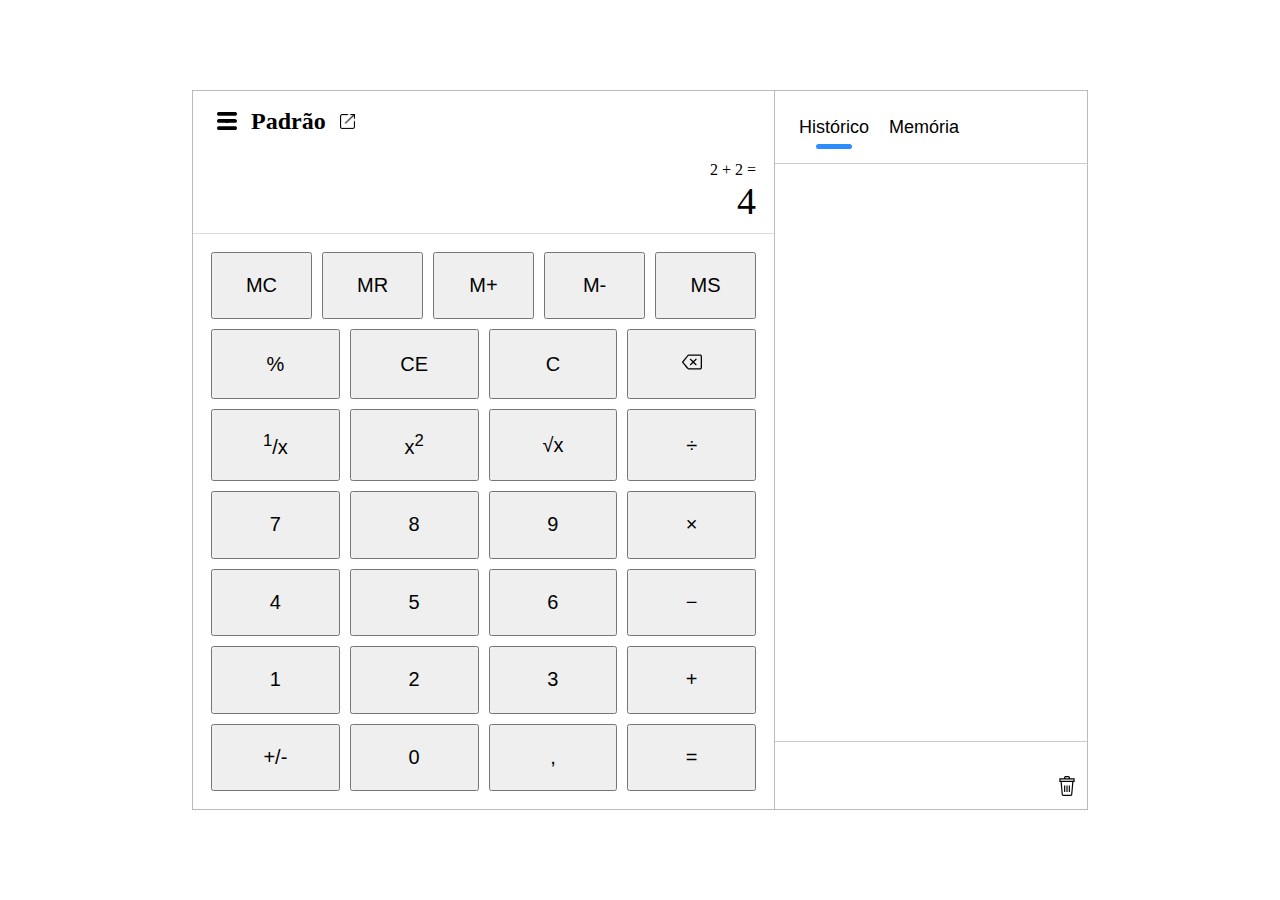
==== index.html @ 84c0dec2 "Add calculator CSS" ====
<!DOCTYPE html>
<html lang="en">

<head>
    <meta charset="UTF-8">
    <meta http-equiv="X-UA-Compatible" content="IE=edge">
    <meta name="viewport" content="width=device-width, initial-scale=1.0">
    <title>Calculadora JS</title>
    <link rel="stylesheet" href="styles.css">
</head>

<body>
    <div id="container">

        <div id="calculator-modal">
            <h2>MENU</h2>
            <button id="close-modal">
                <img src="icons/cancel.svg" alt="Cancel icon">
            </button>

            <ul id="menu-options">
                <li>
                    <button>Calculadora padrão</button>
                </li>
                <li>
                    <button>Calculadora do Albert</button>
                </li>
            </ul>

        </div>

        <div id="left">

            <div id="display-container">

                <div id="menu">

                    <button id="hamburguer-button">
                        <img src="icons/hamburguer.svg" alt="hamburger" />
                    </button>

                    <h2>Padrão</h2>

                    <button>
                        <img src="icons/seta superior.png" alt="" />
                    </button>

                </div>

                <div id="display">
                    <p id="equation">2 + 2 =</p>
                    <p id="equation-result">4</p>
                </div>

            </div>

            <ul id="keyboard-container">
                <li>
                    <button>MC</button>
                    <button>MR</button>
                    <button>M+</button>
                    <button>M-</button>
                    <button>MS</button>
                <li>
                    <button>%</button>
                </li>
                <li>
                    <button>CE</button>
                </li>
                <li>
                    <button>C</button>
                </li>
                <li>
                    <button>
                        <img src="icons/delete.svg" alt="Delete icon" />
                    </button>
                </li>
                <li>
                    <button><sup>1</sup>/x</button>
                </li>
                <li>
                    <button>x<sup>2</sup></button>
                </li>
                <li>
                    <button>&#8730;x</button>
                </li>
                <li>
                    <button>&#247;</button>
                </li>
                <li>
                    <button>7</button>
                </li>
                <li>
                    <button>8</button>
                </li>
                <li>
                    <button>9</button>
                </li>
                <li>
                    <button>&#215;</button>
                </li>
                <li>
                    <button>4</button>
                </li>
                <li>
                    <button>5</button>
                </li>
                <li>
                    <button>6</button>
                </li>
                <li>
                    <button>&#8722;</button>
                </li>
                <li>
                    <button>1</button>
                </li>
                <li>
                    <button>2</button>
                </li>
                <li>
                    <button>3</button>
                </li>
                <li>
                    <button>&#43;</button>
                </li>
                <li>
                    <button>+/-</button>
                </li>
                <li>
                    <button>0</button>
                </li>
                <li>
                    <button>,</button>
                </li>
                <li>
                    <button>&#61;</button>
                </li>
            </ul>

        </div>

        <div id="right">
            <div id="top">
                <button id="history" class="active">Histórico</button>
                <button id="memory">Memória</button>
            </div>
            <div id="middle">

                <!-- <div>
                    <p>579 &#215; 789 &#61;</p>
                    <p>456.831</p>
                </div>

                <div>
                    <p>579 &#215; 789 &#61;</p>
                    <p>456.831</p>
                </div>

                <div>
                    <p>579 &#215; 789 &#61;</p>
                    <p>456.831</p>
                </div>

                <div>
                    <p>579 &#215; 789 &#61;</p>
                    <p>456.831</p>
                </div>

                <div>
                    <p>579 &#215; 789 &#61;</p>
                    <p>456.831</p>
                </div>

                <div>
                    <p>579 &#215; 789 &#61;</p>
                    <p>456.831</p>
                </div>

                <div>
                    <p>579 &#215; 789 &#61;</p>
                    <p>456.831</p>
                </div>

                <div>
                    <p>579 &#215; 789 &#61;</p>
                    <p>456.831</p>
                </div>

                <div>
                    <p>579 &#215; 789 &#61;</p>
                    <p>456.831</p>
                </div>

                <div>
                    <p>579 &#215; 789 &#61;</p>
                    <p>456.831</p>
                </div> -->

            </div>
            <div id="bottom">
                <button>
                    <img src="icons/trash.svg" alt="Trash icon" />
                </button>
            </div>
        </div>

    </div>

    <script src="script.js"></script>
</body>

</html>
---- styles.css ----
/* ####################### GLOBAL DEFINITIONS */
* {
    margin: 0;
    padding: 0;
    box-sizing: border-box;
}

img {
    width: 20px;
    height: 20px;
}

ul {
    list-style-type: none;
}

/* ####################### GLOBAL DEFINITIONS */

#container {
    position: absolute;
    left: 50%;
    top: 50%;
    transform: translate(-50%, -50%);
    display: flex;

    border: 1px solid #BBB;

    width: 70%;
    height: 80%;

    overflow: hidden;
}

#container #left {
    width: 65%;

    display: flex;
    flex-direction: column;
}

#container #left #display-container {
    width: 100%;
    flex: 1;
    border-bottom: 1px solid #DDD;
}

#container #left #display-container #menu {
    display: flex;
    align-items: center;
    padding: 10px 14px;
}

#container #left #display-container #menu button {
    display: flex;
    align-items: center;
    justify-content: center;
    background-color: transparent;
    border: none;
    padding: 10px;
    border-radius: 4px;
}

#container #left #display-container #menu h2 {
    margin-right: 8px;
    margin-left: 4px;
}

#container #left #display-container #menu button:nth-of-type(2) {
    padding: 6px;
}

#container #left #display-container #menu button:nth-of-type(2) img {
    width: 15px;
    height: 15px;
}

#container #left #display-container #menu button:hover {
    background-color: #dcdcdc;
}

#container #left #display-container #display {
    padding: 10px 18px;
}

#container #left #display-container #display p {
    text-align: right;
}

#container #left #display-container #display #equation-result {
    font-size: 38px;
}

#container #left #keyboard-container {
    padding: 18px;

    flex: 4;

    display: grid;
    grid-template-columns: repeat(4, 1fr);
    gap: 10px;
}

#container #left #keyboard-container li:first-child {
    display: flex;
    gap: 10px;
    grid-column: 1 / 5;
}

#container #left #keyboard-container li button {
    width: 100%;
    height: 100%;
    font-size: 20px;
}

#container #right {
    width: 35%;
    border-left: 1px solid #BBB;

    display: flex;
    flex-direction: column;   
}

#container #right #top {
    padding: 0 14px;
    flex: 1.3;

    display: flex;
    align-items: center;

    border-bottom: 1px solid #CCC;
}

#container #right #top button {
    cursor: pointer;
    background-color: transparent;
    border: 0;
    padding: 10px;
    font-size: 18px;
    border-radius: 6px;
}

#container #right #top button.active {
    position: relative;
}

#container #right #top button.active::before {
    content: "";
    position: absolute;
    left: 50%;
    bottom: -1px;
    transform: translate(-50%, 0);

    width: 40%;
    height: 5px;
    border-radius: 14px;
    background-color: rgb(44, 142, 254);
}

#container #right #top button:hover {
    background-color: #ededed;
}

#container #right #middle {
    flex: 10;
    padding: 10px 14px;
    overflow-y: auto;
}

#container #right #middle div {
    padding: 6px;
    border-radius: 10px;
    transition: all ease 0.2s;
}

#container #right #middle div:hover {
    background-color: #ededed;
}

#container #right #middle div p {
    text-align: right;
}

#container #right #middle div p:first-child {
    color: #888;
}

#container #right #middle div p:last-child {
    font-weight: bold;
    font-size: 24px;
}

#container #right #bottom {
    flex: 1.2;
    border-top: 1px solid #CCC;
}

#container #right #bottom button {
    position: absolute;
    right: 4px;
    bottom: 4px;

    background-color: transparent;
    border: 0;
    cursor: pointer;

    padding: 6px;
    border-radius: 5px;

    transition: background ease 0.2s;
}

#container #right #bottom button:hover {
    background-color: #ededed;
}

/* ############################### HAMBURGUER menu ######################### */

#container #calculator-modal {
    width: 200px;
    height: 100%;

    position: absolute;
    left: -280px;
    top: 0;
    z-index: 10;

    background-color: rgb(78, 144, 231);
    transition: all ease 0.2s;
}

#container #calculator-modal.active {
    left: 0;
}

#container #calculator-modal {
    padding: 10px;
}

#container #calculator-modal h2 {
    text-align: center;
    margin-bottom: 30px;
}

#container #calculator-modal #menu-options li:nth-child(odd) {
    margin-bottom: 14px;
}

#container #calculator-modal #menu-options li button {
    width: 100%;
    padding: 16px 0;
    font-size: 15px;

    background-color: rgb(166, 204, 255);
    border: 1px solid #555;
    border-radius: 28px;
    
    cursor: pointer;
    transition: all ease 0.2s;
}

#container #calculator-modal #menu-options li button:hover {
    background-color: rgb(138, 187, 251);
}

#container #calculator-modal #close-modal {
    position: absolute;
    right: 10px;
    top: 10px;

    display: flex;
    align-items: center;
    justify-content: center;
    
    cursor: pointer;

    padding: 8px;
    border: 0;
    border-radius: 100%;
}
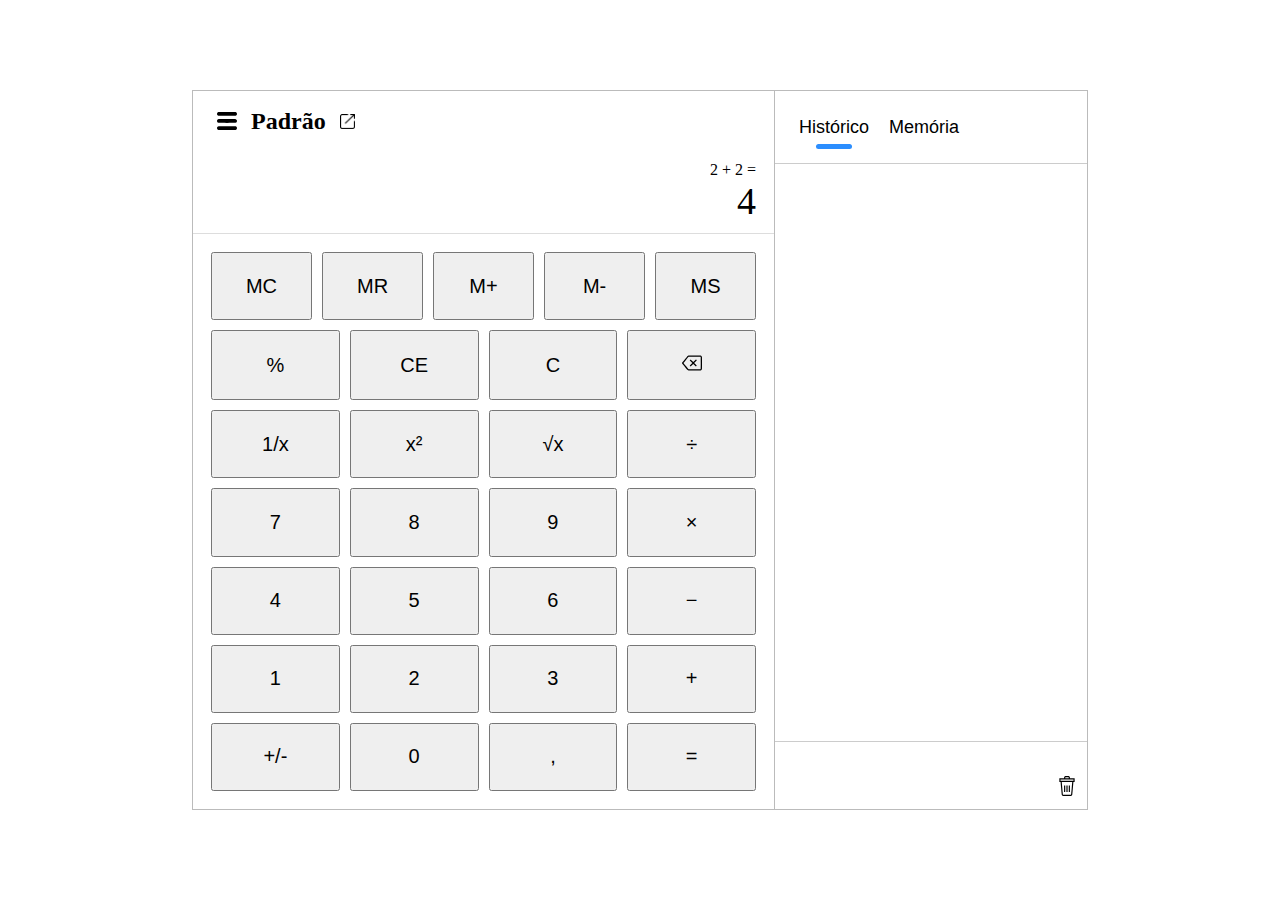
==== commit 0c71c71d: "atribuindo logica botoes e operacose basicas" ====
--- a/index.html
+++ b/index.html
@@ -56,7 +56,7 @@
 
             <ul id="keyboard-container">
                 <li>
-                    <button>MC</button>
+                    <button onclick="teste()">MC</button>
                     <button>MR</button>
                     <button>M+</button>
                     <button>M-</button>
@@ -76,10 +76,10 @@
                     </button>
                 </li>
                 <li>
-                    <button><sup>1</sup>/x</button>
-                </li>
-                <li>
-                    <button>x<sup>2</sup></button>
+                    <button>1/x</button>
+                </li>
+                <li>
+                    <button>x²</button>
                 </li>
                 <li>
                     <button>&#8730;x</button>
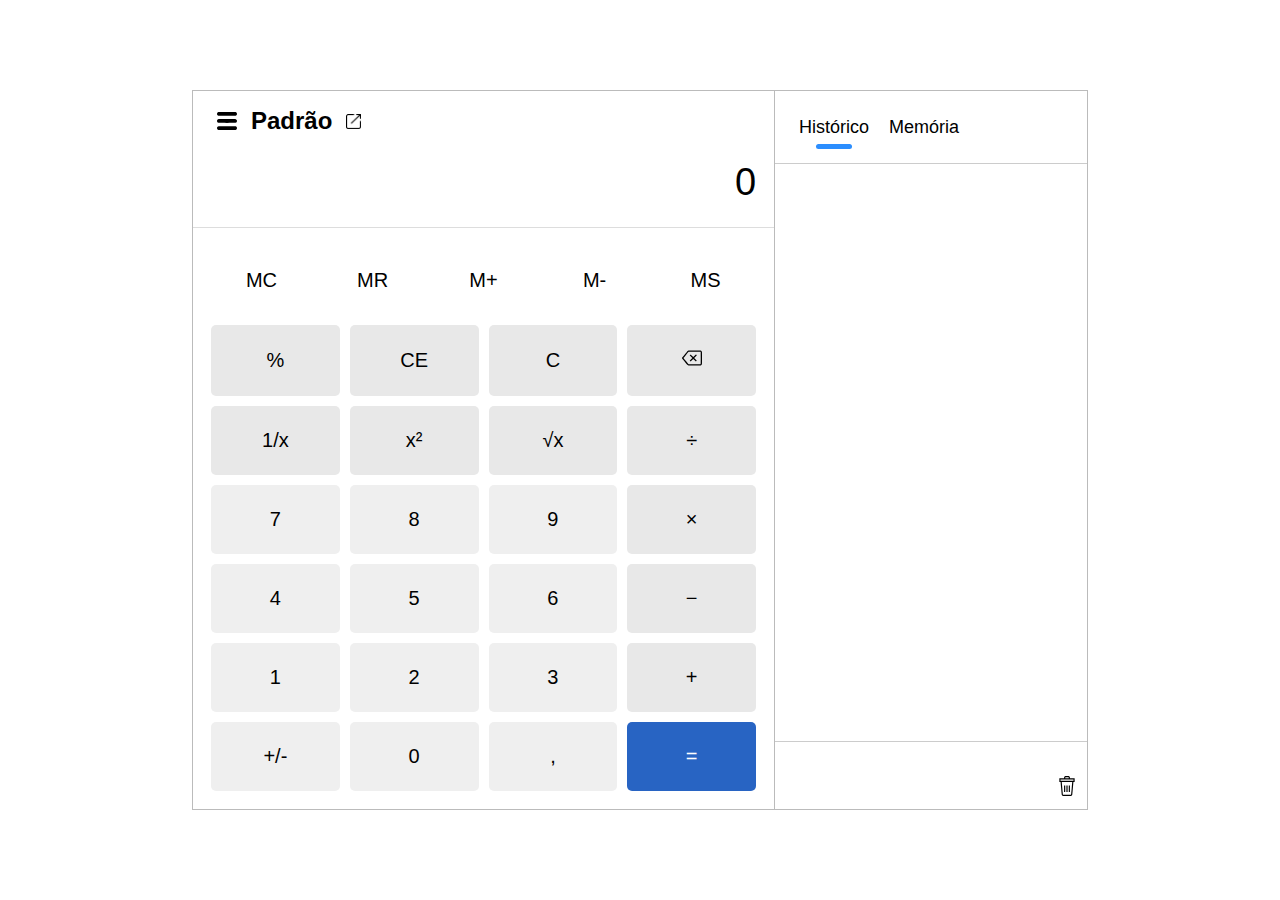
==== commit 7898283f: "Imcompleted calculator logic" ====
--- a/index.html
+++ b/index.html
@@ -48,92 +48,94 @@
                 </div>
 
                 <div id="display">
-                    <p id="equation">2 + 2 =</p>
-                    <p id="equation-result">4</p>
+                    <p id="equation"></p>
+                    <p id="equation-result">0</p>
                 </div>
 
             </div>
 
             <ul id="keyboard-container">
-                <li>
-                    <button onclick="teste()">MC</button>
-                    <button>MR</button>
-                    <button>M+</button>
-                    <button>M-</button>
-                    <button>MS</button>
-                <li>
-                    <button>%</button>
-                </li>
-                <li>
-                    <button>CE</button>
-                </li>
-                <li>
-                    <button>C</button>
-                </li>
-                <li>
-                    <button>
+                
+                <li>
+                    <button class="memory-button" data-op="memory-clear">MC</button>
+                    <button class="memory-button" data-op="memory-recall">MR</button>
+                    <button class="memory-button" data-op="memory-add">M+</button>
+                    <button class="memory-button" data-op="memory-sub">M-</button>
+                    <button class="memory-button" data-op="memory-save">MS</button>
+                </li>
+                <li>
+                    <button class="dark-gray-button" data-op="percent">%</button>
+                </li>
+                <li>
+                    <button class="dark-gray-button" data-op="clear-entry">CE</button>
+                </li>
+                <li>
+                    <button class="dark-gray-button" data-op="clear">C</button>
+                </li>
+                <li>
+                    <button class="dark-gray-button" data-op="backspace">
                         <img src="icons/delete.svg" alt="Delete icon" />
                     </button>
                 </li>
                 <li>
-                    <button>1/x</button>
-                </li>
-                <li>
-                    <button>x²</button>
-                </li>
-                <li>
-                    <button>&#8730;x</button>
-                </li>
-                <li>
-                    <button>&#247;</button>
-                </li>
-                <li>
-                    <button>7</button>
-                </li>
-                <li>
-                    <button>8</button>
-                </li>
-                <li>
-                    <button>9</button>
-                </li>
-                <li>
-                    <button>&#215;</button>
-                </li>
-                <li>
-                    <button>4</button>
-                </li>
-                <li>
-                    <button>5</button>
-                </li>
-                <li>
-                    <button>6</button>
-                </li>
-                <li>
-                    <button>&#8722;</button>
-                </li>
-                <li>
-                    <button>1</button>
-                </li>
-                <li>
-                    <button>2</button>
-                </li>
-                <li>
-                    <button>3</button>
-                </li>
-                <li>
-                    <button>&#43;</button>
-                </li>
-                <li>
-                    <button>+/-</button>
-                </li>
-                <li>
-                    <button>0</button>
-                </li>
-                <li>
-                    <button>,</button>
-                </li>
-                <li>
-                    <button>&#61;</button>
+                    <button class="dark-gray-button" data-op="number-inverter">1/x</button>
+                </li>
+                <li>
+                    <button class="dark-gray-button" data-op="square">x²</button>
+                </li>
+                <li>
+                    <button class="dark-gray-button" data-op="square-root">&#8730;x</button>
+                </li>
+                <li>
+                    <button class="dark-gray-button" data-op="div">&#247;</button>
+                </li>
+                <li>
+                    <button class="white-button" data-op="number">7</button>
+                </li>
+                <li>
+                    <button class="white-button" data-op="number">8</button>
+                </li>
+                <li>
+                    <button class="white-button" data-op="number">9</button>
+                </li>
+                <li>
+                    <button class="dark-gray-button" data-op="mul">&#215;</button>
+                </li>
+                <li>
+                    <button class="white-button" data-op="number">4</button>
+                </li>
+                <li>
+                    <button class="white-button" data-op="number">5</button>
+                </li>
+                <li>
+                    <button class="white-button" data-op="number">6</button>
+                </li>
+                <li>
+                    <button class="dark-gray-button" data-op="sub">&#8722;</button>
+                </li>
+                <li>
+                    <button class="white-button" data-op="number">1</button>
+                </li>
+                <li>
+                    <button class="white-button" data-op="number">2</button>
+                </li>
+                <li>
+                    <button class="white-button" data-op="number">3</button>
+                </li>
+                <li>
+                    <button class="dark-gray-button" data-op="sum">&#43;</button>
+                </li>
+                <li>
+                    <button class="white-button" data-op="sign-inverter">+/-</button>
+                </li>
+                <li>
+                    <button class="white-button" data-op="number">0</button>
+                </li>
+                <li>
+                    <button class="white-button" data-op="comma">,</button>
+                </li>
+                <li>
+                    <button id="equal-button" data-op="equals">&#61;</button>
                 </li>
             </ul>
 
--- a/styles.css
+++ b/styles.css
@@ -3,6 +3,7 @@
     margin: 0;
     padding: 0;
     box-sizing: border-box;
+    font-family: Arial, Helvetica, sans-serif;
 }
 
 img {
@@ -276,4 +277,38 @@
     padding: 8px;
     border: 0;
     border-radius: 100%;
-}+}
+
+ul#keyboard-container li button.memory-button{
+    border: none;
+    background-color: transparent;
+
+}
+
+ul#keyboard-container li button.memory-button:hover{
+    background-color: #f0f0f0;
+}
+
+ul#keyboard-container li button{
+    border: none;
+    border-radius: 5px;
+}
+
+ul#keyboard-container li button#equal-button{
+    background-color: rgb(40, 100, 195);
+    color: white;
+}
+
+ul#keyboard-container li button#equal-button:hover{
+    background-color: rgb(73, 124, 204);
+}
+
+ul#keyboard-container li button.dark-gray-button{
+    background-color: #e8e8e8;
+}
+
+ul#keyboard-container li button.dark-gray-button:hover,
+ul#keyboard-container li button.white-button:hover{
+    background-color: #d7d7d7;
+}
+
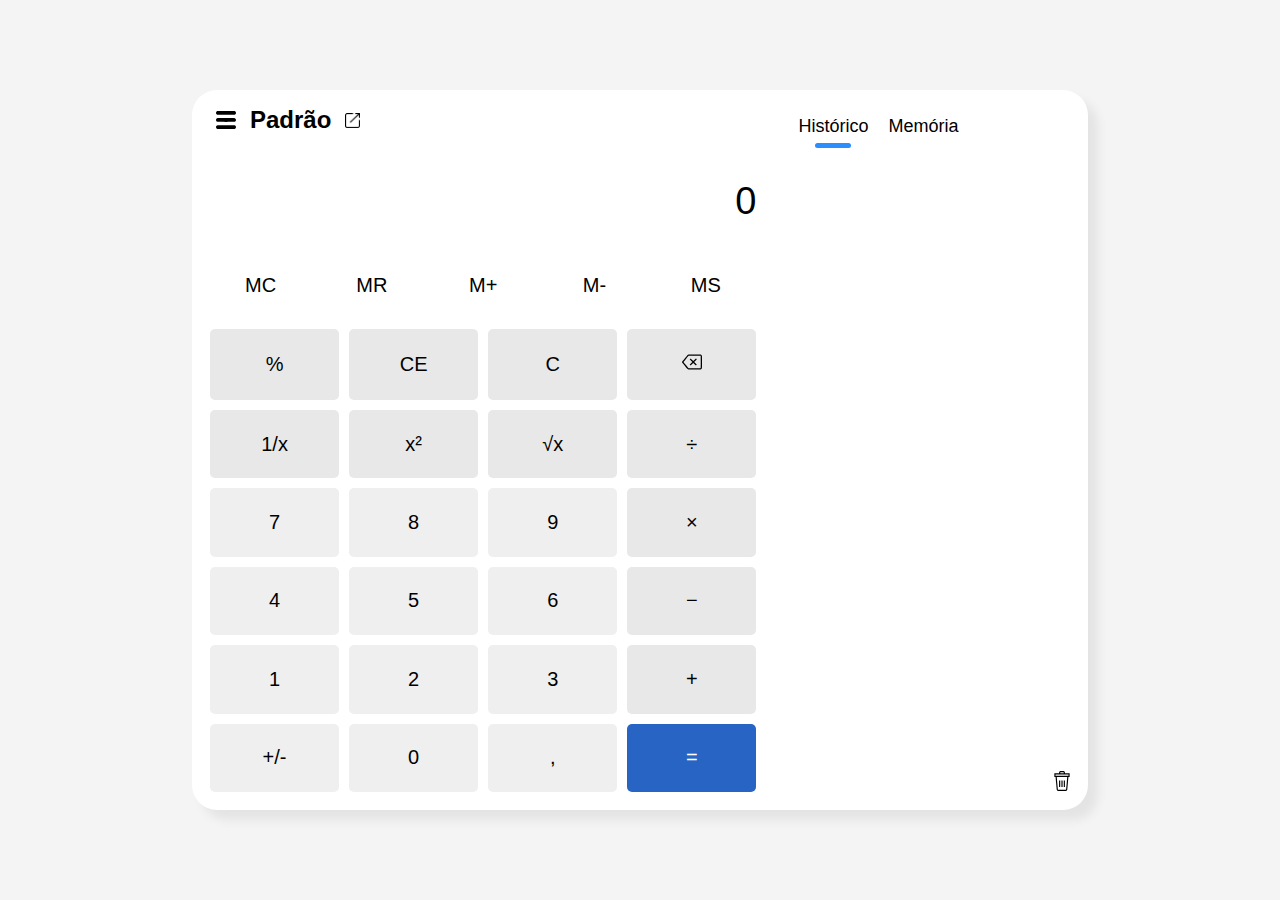
==== commit 5faf1e1b: "Histórico" ====
--- a/index.html
+++ b/index.html
@@ -1,214 +1,154 @@
 <!DOCTYPE html>
 <html lang="en">
+  <head>
+    <meta charset="UTF-8" />
+    <meta http-equiv="X-UA-Compatible" content="IE=edge" />
+    <meta name="viewport" content="width=device-width, initial-scale=1.0" />
+    <title>Calculadora JS</title>
+    <link rel="stylesheet" href="styles.css" />
+  </head>
 
-<head>
-    <meta charset="UTF-8">
-    <meta http-equiv="X-UA-Compatible" content="IE=edge">
-    <meta name="viewport" content="width=device-width, initial-scale=1.0">
-    <title>Calculadora JS</title>
-    <link rel="stylesheet" href="styles.css">
-</head>
+  <body>
+    <div id="container">
+      <div id="calculator-modal">
+        <h2>MENU</h2>
+        <button id="close-modal">
+          <img src="icons/cancel.svg" alt="Cancel icon" />
+        </button>
 
-<body>
-    <div id="container">
+        <ul id="menu-options">
+          <li>
+            <button>Calculadora padrão</button>
+          </li>
+          <li>
+            <button>Calculadora do Albert</button>
+          </li>
+        </ul>
+      </div>
 
-        <div id="calculator-modal">
-            <h2>MENU</h2>
-            <button id="close-modal">
-                <img src="icons/cancel.svg" alt="Cancel icon">
+      <div id="left">
+        <div id="display-container">
+          <div id="menu">
+            <button id="hamburguer-button">
+              <img src="icons/hamburguer.svg" alt="hamburger" />
             </button>
 
-            <ul id="menu-options">
-                <li>
-                    <button>Calculadora padrão</button>
-                </li>
-                <li>
-                    <button>Calculadora do Albert</button>
-                </li>
-            </ul>
+            <h2>Padrão</h2>
 
+            <button>
+              <img src="icons/seta superior.png" alt="" />
+            </button>
+          </div>
+
+          <div id="display">
+            <p id="equation"></p>
+            <p id="equation-result">0</p>
+          </div>
         </div>
 
-        <div id="left">
+        <ul id="keyboard-container">
+          <li>
+            <button class="memory-button" data-op="memory-clear">MC</button>
+            <button class="memory-button" data-op="memory-recall">MR</button>
+            <button class="memory-button" data-op="memory-add">M+</button>
+            <button class="memory-button" data-op="memory-sub">M-</button>
+            <button class="memory-button" data-op="memory-save">MS</button>
+          </li>
+          <li>
+            <button class="dark-gray-button" data-op="percent">%</button>
+          </li>
+          <li>
+            <button class="dark-gray-button" data-op="clear-entry">CE</button>
+          </li>
+          <li>
+            <button class="dark-gray-button" data-op="clear">C</button>
+          </li>
+          <li>
+            <button class="dark-gray-button" data-op="backspace">
+              <img src="icons/delete.svg" alt="Delete icon" />
+            </button>
+          </li>
+          <li>
+            <button class="dark-gray-button" data-op="number-inverter">
+              1/x
+            </button>
+          </li>
+          <li>
+            <button class="dark-gray-button" data-op="square">x²</button>
+          </li>
+          <li>
+            <button class="dark-gray-button" data-op="square-root">
+              &#8730;x
+            </button>
+          </li>
+          <li>
+            <button class="dark-gray-button" data-op="div">&#247;</button>
+          </li>
+          <li>
+            <button class="white-button" data-op="number">7</button>
+          </li>
+          <li>
+            <button class="white-button" data-op="number">8</button>
+          </li>
+          <li>
+            <button class="white-button" data-op="number">9</button>
+          </li>
+          <li>
+            <button class="dark-gray-button" data-op="mul">&#215;</button>
+          </li>
+          <li>
+            <button class="white-button" data-op="number">4</button>
+          </li>
+          <li>
+            <button class="white-button" data-op="number">5</button>
+          </li>
+          <li>
+            <button class="white-button" data-op="number">6</button>
+          </li>
+          <li>
+            <button class="dark-gray-button" data-op="sub">&#8722;</button>
+          </li>
+          <li>
+            <button class="white-button" data-op="number">1</button>
+          </li>
+          <li>
+            <button class="white-button" data-op="number">2</button>
+          </li>
+          <li>
+            <button class="white-button" data-op="number">3</button>
+          </li>
+          <li>
+            <button class="dark-gray-button" data-op="sum">&#43;</button>
+          </li>
+          <li>
+            <button class="white-button" data-op="sign-inverter">+/-</button>
+          </li>
+          <li>
+            <button class="white-button" data-op="number">0</button>
+          </li>
+          <li>
+            <button class="white-button" data-op="comma">,</button>
+          </li>
+          <li>
+            <button id="equal-button" data-op="equals">&#61;</button>
+          </li>
+        </ul>
+      </div>
 
-            <div id="display-container">
-
-                <div id="menu">
-
-                    <button id="hamburguer-button">
-                        <img src="icons/hamburguer.svg" alt="hamburger" />
-                    </button>
-
-                    <h2>Padrão</h2>
-
-                    <button>
-                        <img src="icons/seta superior.png" alt="" />
-                    </button>
-
-                </div>
-
-                <div id="display">
-                    <p id="equation"></p>
-                    <p id="equation-result">0</p>
-                </div>
-
-            </div>
-
-            <ul id="keyboard-container">
-                
-                <li>
-                    <button class="memory-button" data-op="memory-clear">MC</button>
-                    <button class="memory-button" data-op="memory-recall">MR</button>
-                    <button class="memory-button" data-op="memory-add">M+</button>
-                    <button class="memory-button" data-op="memory-sub">M-</button>
-                    <button class="memory-button" data-op="memory-save">MS</button>
-                </li>
-                <li>
-                    <button class="dark-gray-button" data-op="percent">%</button>
-                </li>
-                <li>
-                    <button class="dark-gray-button" data-op="clear-entry">CE</button>
-                </li>
-                <li>
-                    <button class="dark-gray-button" data-op="clear">C</button>
-                </li>
-                <li>
-                    <button class="dark-gray-button" data-op="backspace">
-                        <img src="icons/delete.svg" alt="Delete icon" />
-                    </button>
-                </li>
-                <li>
-                    <button class="dark-gray-button" data-op="number-inverter">1/x</button>
-                </li>
-                <li>
-                    <button class="dark-gray-button" data-op="square">x²</button>
-                </li>
-                <li>
-                    <button class="dark-gray-button" data-op="square-root">&#8730;x</button>
-                </li>
-                <li>
-                    <button class="dark-gray-button" data-op="div">&#247;</button>
-                </li>
-                <li>
-                    <button class="white-button" data-op="number">7</button>
-                </li>
-                <li>
-                    <button class="white-button" data-op="number">8</button>
-                </li>
-                <li>
-                    <button class="white-button" data-op="number">9</button>
-                </li>
-                <li>
-                    <button class="dark-gray-button" data-op="mul">&#215;</button>
-                </li>
-                <li>
-                    <button class="white-button" data-op="number">4</button>
-                </li>
-                <li>
-                    <button class="white-button" data-op="number">5</button>
-                </li>
-                <li>
-                    <button class="white-button" data-op="number">6</button>
-                </li>
-                <li>
-                    <button class="dark-gray-button" data-op="sub">&#8722;</button>
-                </li>
-                <li>
-                    <button class="white-button" data-op="number">1</button>
-                </li>
-                <li>
-                    <button class="white-button" data-op="number">2</button>
-                </li>
-                <li>
-                    <button class="white-button" data-op="number">3</button>
-                </li>
-                <li>
-                    <button class="dark-gray-button" data-op="sum">&#43;</button>
-                </li>
-                <li>
-                    <button class="white-button" data-op="sign-inverter">+/-</button>
-                </li>
-                <li>
-                    <button class="white-button" data-op="number">0</button>
-                </li>
-                <li>
-                    <button class="white-button" data-op="comma">,</button>
-                </li>
-                <li>
-                    <button id="equal-button" data-op="equals">&#61;</button>
-                </li>
-            </ul>
-
+      <div id="right">
+        <div id="top">
+          <button id="history" class="active">Histórico</button>
+          <button id="memory">Memória</button>
         </div>
-
-        <div id="right">
-            <div id="top">
-                <button id="history" class="active">Histórico</button>
-                <button id="memory">Memória</button>
-            </div>
-            <div id="middle">
-
-                <!-- <div>
-                    <p>579 &#215; 789 &#61;</p>
-                    <p>456.831</p>
-                </div>
-
-                <div>
-                    <p>579 &#215; 789 &#61;</p>
-                    <p>456.831</p>
-                </div>
-
-                <div>
-                    <p>579 &#215; 789 &#61;</p>
-                    <p>456.831</p>
-                </div>
-
-                <div>
-                    <p>579 &#215; 789 &#61;</p>
-                    <p>456.831</p>
-                </div>
-
-                <div>
-                    <p>579 &#215; 789 &#61;</p>
-                    <p>456.831</p>
-                </div>
-
-                <div>
-                    <p>579 &#215; 789 &#61;</p>
-                    <p>456.831</p>
-                </div>
-
-                <div>
-                    <p>579 &#215; 789 &#61;</p>
-                    <p>456.831</p>
-                </div>
-
-                <div>
-                    <p>579 &#215; 789 &#61;</p>
-                    <p>456.831</p>
-                </div>
-
-                <div>
-                    <p>579 &#215; 789 &#61;</p>
-                    <p>456.831</p>
-                </div>
-
-                <div>
-                    <p>579 &#215; 789 &#61;</p>
-                    <p>456.831</p>
-                </div> -->
-
-            </div>
-            <div id="bottom">
-                <button>
-                    <img src="icons/trash.svg" alt="Trash icon" />
-                </button>
-            </div>
+        <div id="middle"></div>
+        <div id="bottom">
+          <button>
+            <img src="icons/trash.svg" alt="Trash icon" id="clear-history" />
+          </button>
         </div>
-
+      </div>
     </div>
 
     <script src="script.js"></script>
-</body>
-
-</html>+  </body>
+</html>
--- a/styles.css
+++ b/styles.css
@@ -3,7 +3,7 @@
     margin: 0;
     padding: 0;
     box-sizing: border-box;
-    font-family: Arial, Helvetica, sans-serif;
+    font-family: 'Segoe UI', Tahoma, Geneva, Verdana, sans-serif;
 }
 
 img {
@@ -15,6 +15,10 @@
     list-style-type: none;
 }
 
+body{
+    background-color: #f4f4f4;
+}
+
 /* ####################### GLOBAL DEFINITIONS */
 
 #container {
@@ -24,7 +28,9 @@
     transform: translate(-50%, -50%);
     display: flex;
 
-    border: 1px solid #BBB;
+    background-color: white;
+    border-radius: 25px;
+    box-shadow: 10px 10px 10px #e4e4e4;
 
     width: 70%;
     height: 80%;
@@ -42,7 +48,6 @@
 #container #left #display-container {
     width: 100%;
     flex: 1;
-    border-bottom: 1px solid #DDD;
 }
 
 #container #left #display-container #menu {
@@ -75,10 +80,6 @@
     height: 15px;
 }
 
-#container #left #display-container #menu button:hover {
-    background-color: #dcdcdc;
-}
-
 #container #left #display-container #display {
     padding: 10px 18px;
 }
@@ -86,6 +87,11 @@
 #container #left #display-container #display p {
     text-align: right;
 }
+
+#container #left #display-container #display #equation{
+    height: 20px;
+}
+
 
 #container #left #display-container #display #equation-result {
     font-size: 38px;
@@ -115,7 +121,6 @@
 
 #container #right {
     width: 35%;
-    border-left: 1px solid #BBB;
 
     display: flex;
     flex-direction: column;   
@@ -128,7 +133,6 @@
     display: flex;
     align-items: center;
 
-    border-bottom: 1px solid #CCC;
 }
 
 #container #right #top button {
@@ -192,13 +196,12 @@
 
 #container #right #bottom {
     flex: 1.2;
-    border-top: 1px solid #CCC;
 }
 
 #container #right #bottom button {
     position: absolute;
-    right: 4px;
-    bottom: 4px;
+    right: 10px;
+    bottom: 10px;
 
     background-color: transparent;
     border: 0;
@@ -310,5 +313,4 @@
 ul#keyboard-container li button.dark-gray-button:hover,
 ul#keyboard-container li button.white-button:hover{
     background-color: #d7d7d7;
-}
-
+}